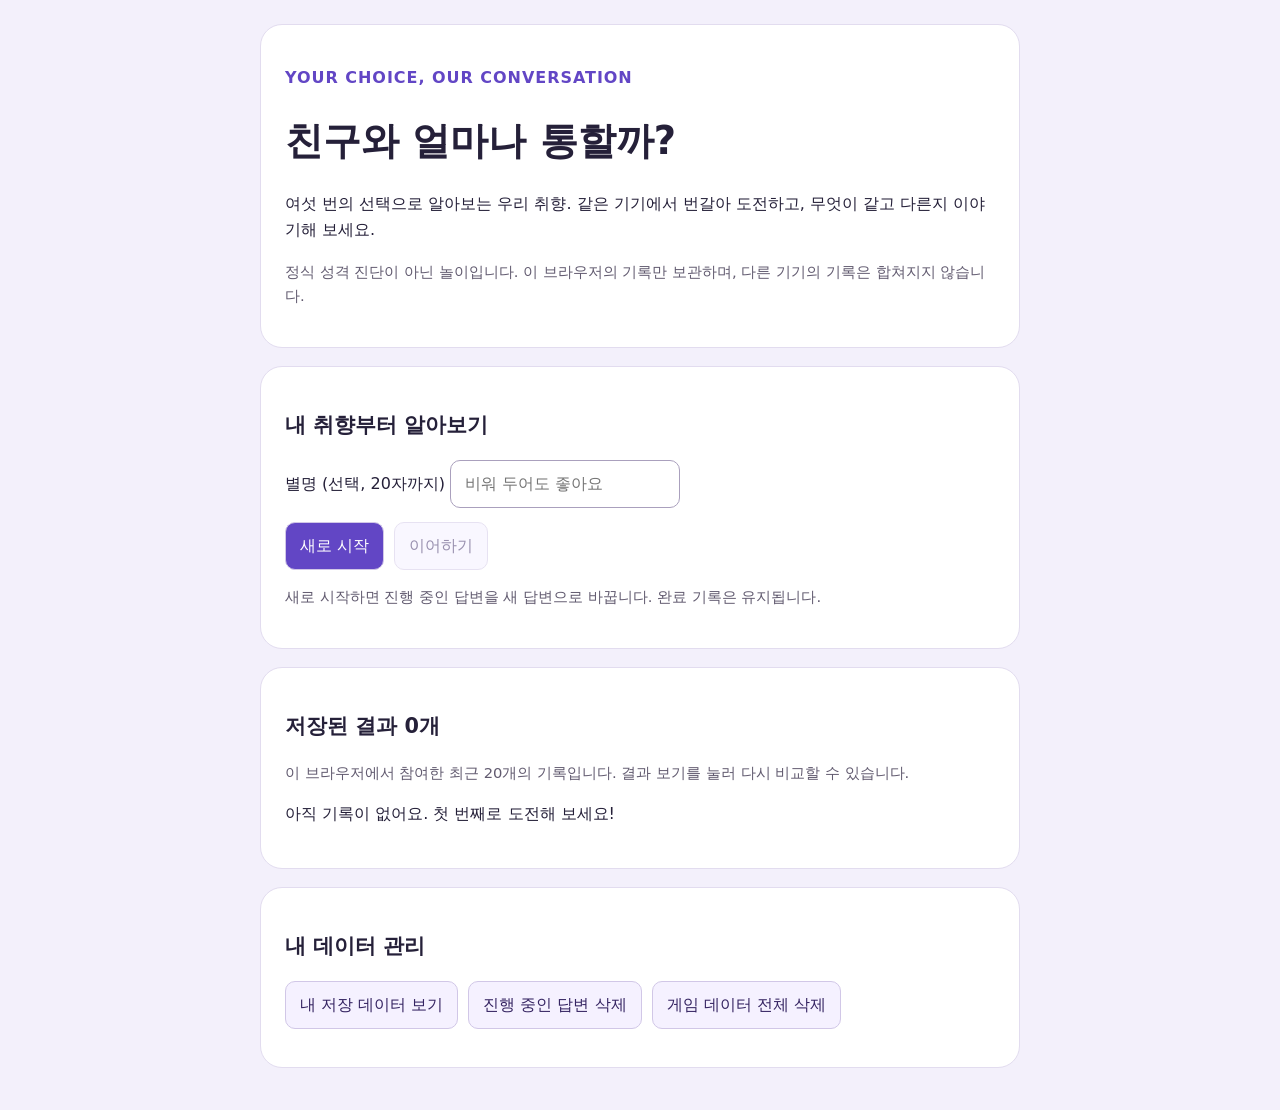
==== week5/index.html @ 1e3b7c0a "week5 기본 코드 추가" ====
<!doctype html>
<html lang="ko">
<head>
<meta charset="utf-8">
<meta name="viewport" content="width=device-width, initial-scale=1">
<title>친구와 얼마나 통할까? · 취향 밸런스 게임</title>
<style>
/* 바꿔 보기 1: 색상, 제목, 카드 모양 */
:root { color-scheme: light; --accent: #6246c5; }
* { box-sizing: border-box; }
body { margin: 0; padding: 24px; background: #f3f0fb; color: #252039; font-family: system-ui, sans-serif; line-height: 1.65; }
main { max-width: 760px; margin: auto; }
section, header { padding: 24px; margin-bottom: 18px; background: white; border: 1px solid #e2dcef; border-radius: 22px; }
h1 { font-size: clamp(1.6rem, 5vw, 2.4rem); line-height: 1.25; }
h2 { font-size: 1.3rem; }
.eyebrow { color: #6246c5; font-weight: 750; letter-spacing: .06em; }
button, input, select { font: inherit; border-radius: 10px; padding: 10px 14px; max-width: 100%; }
button { border: 1px solid #d1c7e7; background: #f5f1ff; color: #352462; cursor: pointer; }
button.primary { background: var(--accent); color: white; }
button:disabled { opacity: .5; cursor: default; }
button:focus-visible, input:focus-visible, select:focus-visible { outline: 3px solid #b76a00; outline-offset: 3px; }
input, select { border: 1px solid #aaa0bd; background: white; color: #252039; }
.actions { display: flex; gap: 10px; flex-wrap: wrap; margin: 14px 0; }
.choices { display: grid; grid-template-columns: 1fr 1fr; gap: 12px; margin: 18px 0; }
.choices button { min-height: 88px; }
.choices button[aria-pressed="true"] { background: #6246c5; color: white; border: 3px solid #352462; }
progress { width: 100%; accent-color: var(--accent); }
.notice { padding: 12px; border-radius: 10px; background: #fff3d6; }
.muted { color: #625b70; font-size: .92rem; }
.record { padding: 16px 0; border-bottom: 1px solid #ded8e8; overflow-wrap: anywhere; }
.record p { margin: 5px 0; }
[hidden] { display: none !important; }
@media (max-width: 480px) { body { padding: 12px; } section, header { padding: 18px; } .choices { grid-template-columns: 1fr; } }
</style>
</head>
<body>
<main>
<header>
  <p class="eyebrow">YOUR CHOICE, OUR CONVERSATION</p>
  <h1>친구와 얼마나 통할까?</h1>
  <p>여섯 번의 선택으로 알아보는 우리 취향. 같은 기기에서 번갈아 도전하고, 무엇이 같고 다른지 이야기해 보세요.</p>
  <p class="muted">정식 성격 진단이 아닌 놀이입니다. 이 브라우저의 기록만 보관하며, 다른 기기의 기록은 합쳐지지 않습니다.</p>
</header>
<p id="notice" class="notice" role="status" hidden></p>
<section id="home">
  <h2>내 취향부터 알아보기</h2>
  <label for="nickname">별명 (선택, 20자까지)</label>
  <input id="nickname" maxlength="20" placeholder="비워 두어도 좋아요">
  <div class="actions">
    <button id="start" class="primary">새로 시작</button>
    <button id="resume" disabled>이어하기</button>
  </div>
  <p class="muted">새로 시작하면 진행 중인 답변을 새 답변으로 바꿉니다. 완료 기록은 유지됩니다.</p>
</section>
<section id="quiz" hidden aria-labelledby="question">
  <p id="step" class="eyebrow"></p>
  <progress id="progress" max="6" value="0" aria-label="답한 문항 수"></progress>
  <h2 id="question" tabindex="-1"></h2>
  <div id="choices" class="choices"></div>
  <div class="actions">
    <button id="previous">이전</button>
    <button id="next" class="primary" disabled>다음</button>
  </div>
</section>
<section id="result" hidden>
  <p class="eyebrow">MY TASTE CARD</p>
  <h2 id="result-title" tabindex="-1"></h2>
  <p id="result-description"></p>
  <p id="result-owner"></p>
  <ul id="result-answers"></ul>
  <label for="friend">이 기록과 비교할 친구</label>
  <select id="friend"><option value="">친구를 선택하세요</option></select>
  <div id="comparison" aria-live="polite"></div>
  <div class="actions"><button id="next-person" class="primary">다음 친구 도전</button></div>
</section>
<section>
  <h2 id="history-count">저장된 결과 0개</h2>
  <p class="muted">이 브라우저에서 참여한 최근 20개의 기록입니다. 결과 보기를 눌러 다시 비교할 수 있습니다.</p>
  <div id="history"></div>
</section>
<section>
  <h2>내 데이터 관리</h2>
  <div class="actions">
    <button id="inspect">내 저장 데이터 보기</button>
    <button id="delete-draft">진행 중인 답변 삭제</button>
    <button id="delete-all">게임 데이터 전체 삭제</button>
  </div>
  <div id="data-view" hidden>
    <h3>진행 중인 답변 · sessionStorage</h3><div id="draft-data"></div>
    <h3>완료 기록 · localStorage</h3><div id="history-data"></div>
  </div>
</section>
</main>
<script>
// 바꿔 보기 2: 질문과 결과. 질문 ID나 선택의 의미를 바꾸면 VERSION도 바꿉니다.
const VERSION = "campus-v1";
const QUESTIONS = [
  { id: "break", title: "공강 두 시간, 어디로 갈까?", choices: ["카페에서 쉬기", "새로운 곳 탐방"] },
  { id: "trip", title: "여행을 떠난다면?", choices: ["일정표대로 차근차근", "마음 가는 대로"] },
  { id: "evening", title: "과제 끝난 저녁에는?", choices: ["혼자 조용히 충전", "친구와 수다"] },
  { id: "food", title: "처음 가 본 식당에서?", choices: ["익숙한 메뉴 선택", "처음 보는 메뉴 도전"] },
  { id: "weekend", title: "주말에 갑자기 시간이 생겼다!", choices: ["좋아하던 영화 다시 보기", "새로운 취미 체험"] },
  { id: "festival", title: "축제를 즐기는 나의 방법은?", choices: ["편한 자리에서 감상", "처음 보는 부스도 참여"] }
];
const RESULTS = {
  calm: { title: "느긋한 충전가", description: "익숙한 즐거움으로 에너지를 채우는 편이군요! 친구의 새로운 선택도 들어보세요." },
  balanced: { title: "유연한 균형가", description: "편안함과 새로움을 모두 즐기는 당신. 오늘의 기분은 어느 쪽인가요?" },
  explorer: { title: "즉흥 탐험가", description: "새로운 경험에 마음이 움직이는군요! 다음에는 친구와 함께 도전해 보세요." }
};
// 바꿔 보기 3: 키 이름을 바꾸면 읽기·쓰기·삭제가 모두 같은 이름을 쓰게 합니다.
const DRAFT_KEY = "week5.balance.draft";
const HISTORY_KEY = "week5.balance.history";
const MAX_HISTORY = 20;
const $ = function (selector) { return document.querySelector(selector); };

// 저장을 못 하는 미리보기에서도 게임은 동작합니다. 영구 저장 성공으로 표시하지 않습니다.
const memory = { sessionStorage: {}, localStorage: {} };
const unsaved = { sessionStorage: new Set(), localStorage: new Set() };
function inform(message) {
  $("#notice").hidden = false;
  $("#notice").textContent = message;
}
function readJSON(area, key, fallback) {
  let raw;
  try {
    raw = window[area].getItem(key);
    // 읽기는 되지만 쓰기가 실패한 경우도 현재 실행의 변경 내용은 유지합니다.
    if (unsaved[area].has(key)) raw = memory[area][key] ?? null;
  } catch (error) {
    inform("저장소를 사용할 수 없어 이번 실행 중에만 기억합니다. 실제 저장·복원은 새 창 또는 배포 페이지에서 확인하세요.");
    raw = memory[area][key] ?? null;
  }
  if (raw === null) return fallback;
  try {
    return JSON.parse(raw);
  } catch (error) {
    inform("저장 데이터의 JSON 형식이 잘못되어 기본값으로 시작합니다.");
    return fallback;
  }
}
function writeJSON(area, key, value) {
  const raw = JSON.stringify(value);
  memory[area][key] = raw;
  try {
    window[area].setItem(key, raw);
    unsaved[area].delete(key);
  } catch (error) {
    unsaved[area].add(key);
    inform("저장하지 못했습니다. 지금 게임은 계속할 수 있지만 새로고침하면 변경 내용이 사라질 수 있습니다.");
  }
}
function removeKey(area, key) {
  delete memory[area][key];
  try {
    window[area].removeItem(key);
    unsaved[area].delete(key);
  } catch (error) {
    unsaved[area].add(key);
    inform("저장소에 접근할 수 없어 실제 삭제를 확인하지 못했습니다. 이번 실행의 화면은 초기화했습니다.");
  }
}
function resultType(answers) {
  // 첫 선택은 0점, 두 번째 선택은 1점. 정확히 절반이면 균형가입니다.
  let score = 0;
  for (const question of QUESTIONS) score += answers[question.id];
  if (score * 2 === QUESTIONS.length) return "balanced";
  if (score * 2 > QUESTIONS.length) return "explorer";
  return "calm";
}
function validAnswers(answers, complete) {
  if (!answers || typeof answers !== "object" || Array.isArray(answers)) return false;
  for (const id of Object.keys(answers)) {
    if (!QUESTIONS.some(function (q) { return q.id === id; })) return false;
    if (answers[id] !== 0 && answers[id] !== 1) return false;
  }
  return !complete || QUESTIONS.every(function (q) { return Object.hasOwn(answers, q.id); });
}
function validBase(value) {
  return value && typeof value === "object" && value.version === VERSION &&
    typeof value.id === "string" && value.id.length > 0 &&
    typeof value.nickname === "string" && value.nickname.length <= 20;
}
function loadDraft() {
  const value = readJSON("sessionStorage", DRAFT_KEY, null);
  if (value === null) return null;
  if (validBase(value) && validAnswers(value.answers, false) &&
      Number.isInteger(value.current) && value.current >= 0 && value.current < QUESTIONS.length) return value;
  inform("임시 답변의 형식 또는 질문 버전이 달라 새로 시작합니다.");
  removeKey("sessionStorage", DRAFT_KEY);
  return null;
}
function loadHistory() {
  const value = readJSON("localStorage", HISTORY_KEY, []);
  if (!Array.isArray(value)) {
    inform("완료 기록은 배열이어야 합니다. 빈 목록으로 복구합니다.");
    return [];
  }
  const valid = value.filter(function (record) {
    return validBase(record) && validAnswers(record.answers, true) &&
      typeof record.completedAt === "string" && Number.isFinite(Date.parse(record.completedAt)) &&
      Object.hasOwn(RESULTS, record.type);
  });
  if (valid.length !== value.length) inform("형식이 잘못되었거나 다른 질문 버전인 기록은 표시·비교에서 제외했습니다.");
  return valid.slice(-MAX_HISTORY);
}
let history = loadHistory();
let draft = loadDraft();
let selectedId = null;
// 완료 기록이 있으면 같은 참여의 임시 답변은 재제출하지 않습니다.
if (draft && history.some(function (record) { return record.id === draft.id; })) {
  draft = null;
  removeKey("sessionStorage", DRAFT_KEY);
}
function saveDraft() { writeJSON("sessionStorage", DRAFT_KEY, draft); }
function makeText(tag, text) {
  const element = document.createElement(tag);
  element.textContent = text;
  return element;
}
function action(label, callback) {
  const button = makeText("button", label);
  button.type = "button";
  button.addEventListener("click", callback);
  return button;
}
function answerSummary(record) {
  const list = document.createElement("ul");
  for (const question of QUESTIONS) {
    const choice = record.answers[question.id];
    const label = choice === undefined ? "아직 선택하지 않음" : question.choices[choice];
    list.append(makeText("li", question.title + " → " + label));
  }
  return list;
}
function goHome() {
  $("#home").hidden = false;
  $("#quiz").hidden = true;
  $("#result").hidden = true;
  selectedId = null;
  $("#comparison").replaceChildren();
  $("#friend").replaceChildren(makeText("option", "친구를 선택하세요"));
  $("#nickname").value = "";
  renderHistory();
}
function renderQuestion() {
  $("#home").hidden = true;
  $("#result").hidden = true;
  $("#quiz").hidden = false;
  const question = QUESTIONS[draft.current];
  $("#step").textContent = (draft.current + 1) + " / " + QUESTIONS.length;
  $("#progress").max = QUESTIONS.length;
  $("#progress").value = Object.keys(draft.answers).length;
  $("#question").textContent = question.title;
  $("#choices").replaceChildren();
  question.choices.forEach(function (label, index) {
    const button = action(label, function () {
      draft.answers[question.id] = index;
      saveDraft();
      renderQuestion();
      $("#choices").children[index].focus();
      renderData();
    });
    button.setAttribute("aria-pressed", String(draft.answers[question.id] === index));
    $("#choices").append(button);
  });
  $("#previous").disabled = draft.current === 0;
  $("#next").disabled = draft.answers[question.id] === undefined;
  $("#next").textContent = draft.current === QUESTIONS.length - 1 ? "결과 완성" : "다음";
}
function finish() {
  if (!draft || !validAnswers(draft.answers, true)) return;
  // 다시 읽어서 다른 탭이 저장한 최근 기록도 반영합니다.
  history = loadHistory();
  const record = { id: draft.id, version: VERSION, nickname: draft.nickname,
    answers: { ...draft.answers }, type: resultType(draft.answers), completedAt: new Date().toISOString() };
  if (!history.some(function (item) { return item.id === record.id; })) {
    history.push(record);
    history = history.slice(-MAX_HISTORY);
    writeJSON("localStorage", HISTORY_KEY, history);
  }
  draft = null;
  removeKey("sessionStorage", DRAFT_KEY);
  renderHistory();
  showResult(record.id);
}
function showResult(id) {
  const record = history.find(function (item) { return item.id === id; });
  if (!record) { goHome(); return; }
  selectedId = id;
  $("#home").hidden = true;
  $("#quiz").hidden = true;
  $("#result").hidden = false;
  $("#result-title").textContent = RESULTS[record.type].title;
  $("#result-description").textContent = RESULTS[record.type].description;
  $("#result-owner").textContent = record.nickname + "의 선택 · " + new Date(record.completedAt).toLocaleString("ko-KR");
  $("#result-answers").replaceChildren(...answerSummary(record).children);
  $("#friend").replaceChildren();
  const empty = makeText("option", "친구를 선택하세요");
  empty.value = "";
  $("#friend").append(empty);
  for (const friend of history) {
    if (friend.id === id) continue;
    const option = makeText("option", friend.nickname + " · " + new Date(friend.completedAt).toLocaleTimeString("ko-KR"));
    option.value = friend.id;
    $("#friend").append(option);
  }
  $("#comparison").replaceChildren();
  $("#result-title").focus();
}
function renderData() {
  if ($("#data-view").hidden) return;
  const draftBox = $("#draft-data");
  draftBox.replaceChildren();
  if (!draft) draftBox.append(makeText("p", "진행 중인 답변이 없습니다."));
  else {
    draftBox.append(makeText("p", draft.nickname + " · 현재 " + (draft.current + 1) + "번 문항"), answerSummary(draft));
  }
  const box = $("#history-data");
  box.replaceChildren();
  if (history.length === 0) box.append(makeText("p", "완료 기록이 없습니다."));
  for (const record of history) {
    const card = makeText("div", "");
    card.className = "record";
    card.append(makeText("p", record.nickname + " · " + RESULTS[record.type].title + " · " +
      new Date(record.completedAt).toLocaleString("ko-KR")), answerSummary(record));
    card.append(action("이 기록 삭제", function () { deleteRecord(record.id); }));
    box.append(card);
  }
}
function renderHistory() {
  $("#history-count").textContent = "저장된 결과 " + history.length + "개";
  $("#resume").disabled = draft === null;
  const box = $("#history");
  box.replaceChildren();
  if (history.length === 0) box.append(makeText("p", "아직 기록이 없어요. 첫 번째로 도전해 보세요!"));
  for (const record of [...history].reverse()) {
    const card = makeText("div", "");
    card.className = "record";
    card.append(makeText("p", record.nickname + " · " + RESULTS[record.type].title));
    const buttons = makeText("div", "");
    buttons.className = "actions";
    buttons.append(action("결과 보기", function () { showResult(record.id); }),
      action("이 기록 삭제", function () { deleteRecord(record.id); }));
    card.append(buttons);
    box.append(card);
  }
  renderData();
}
function deleteRecord(id) {
  history = loadHistory().filter(function (record) { return record.id !== id; });
  writeJSON("localStorage", HISTORY_KEY, history);
  if (selectedId === id) goHome();
  else if (selectedId) showResult(selectedId);
  renderHistory();
}
$("#start").addEventListener("click", function () {
  const nickname = $("#nickname").value.trim().slice(0, 20) || "참가자 " + (history.length + 1);
  draft = { id: crypto.randomUUID(), version: VERSION, nickname: nickname, current: 0, answers: {} };
  saveDraft();
  renderHistory();
  renderQuestion();
  $("#question").focus();
});
$("#resume").addEventListener("click", function () { if (draft) renderQuestion(); });
$("#previous").addEventListener("click", function () {
  if (!draft || draft.current === 0) return;
  draft.current -= 1; saveDraft(); renderQuestion(); renderData(); $("#question").focus();
});
$("#next").addEventListener("click", function () {
  if (!draft || draft.answers[QUESTIONS[draft.current].id] === undefined) return;
  if (draft.current === QUESTIONS.length - 1) { finish(); return; }
  draft.current += 1; saveDraft(); renderQuestion(); renderData(); $("#question").focus();
});
$("#friend").addEventListener("change", function () {
  const me = history.find(function (record) { return record.id === selectedId; });
  const friend = history.find(function (record) { return record.id === $("#friend").value; });
  const box = $("#comparison");
  box.replaceChildren();
  if (!me || !friend) return;
  let same = 0;
  const list = document.createElement("ul");
  for (const question of QUESTIONS) {
    const matches = me.answers[question.id] === friend.answers[question.id];
    if (matches) same += 1;
    list.append(makeText("li", (matches ? "같아요 · " : "달라요 · ") + question.title + " : " +
      question.choices[me.answers[question.id]] + " / " + question.choices[friend.answers[question.id]]));
  }
  box.append(makeText("p", QUESTIONS.length + "개 중 " + same + "개 일치"), list);
});
function deleteDraft() {
  draft = null;
  removeKey("sessionStorage", DRAFT_KEY);
  goHome();
}
$("#next-person").addEventListener("click", deleteDraft);
$("#delete-draft").addEventListener("click", deleteDraft);
$("#delete-all").addEventListener("click", function () {
  draft = null; history = [];
  removeKey("sessionStorage", DRAFT_KEY);
  removeKey("localStorage", HISTORY_KEY);
  goHome();
});
$("#inspect").addEventListener("click", function () {
  history = loadHistory(); draft = loadDraft();
  $("#data-view").hidden = false;
  if (selectedId) showResult(selectedId);
  else if (!$("#quiz").hidden) {
    if (draft) renderQuestion(); else goHome();
  }
  renderHistory();
});
renderHistory();
</script>
</body>
</html>
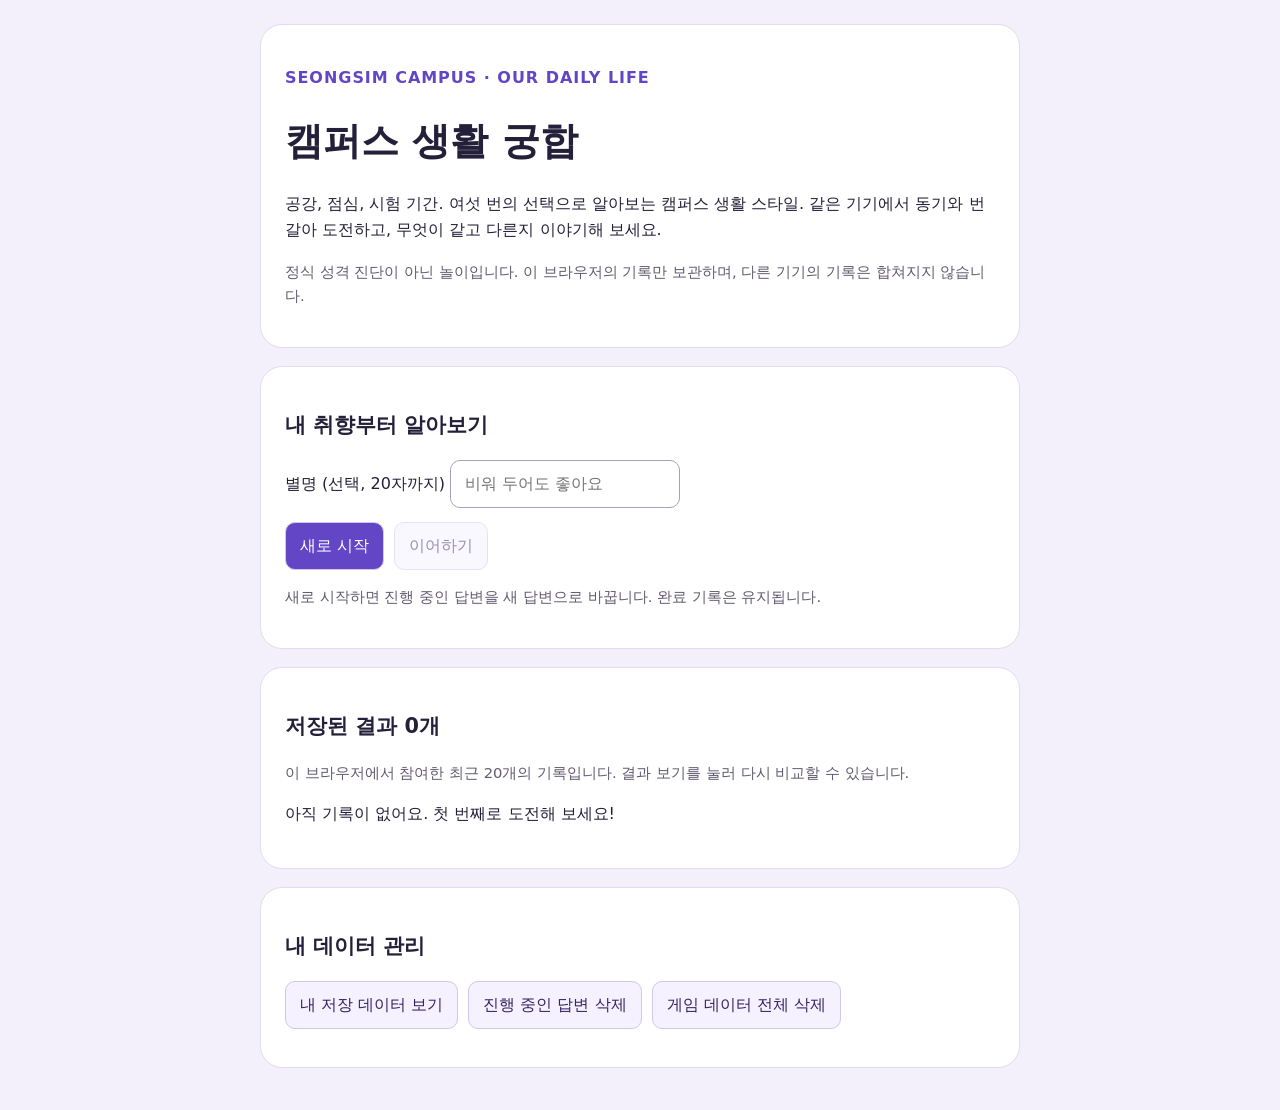
==== commit cf722ce6: "week5 캠퍼스 생활 궁합으로 질문·결과 변경, 추천 공강 코스 추가" ====
--- a/week5/index.html
+++ b/week5/index.html
@@ -3,7 +3,7 @@
 <head>
 <meta charset="utf-8">
 <meta name="viewport" content="width=device-width, initial-scale=1">
-<title>친구와 얼마나 통할까? · 취향 밸런스 게임</title>
+<title>우리 캠퍼스 생활 궁합 · 취향 밸런스 게임</title>
 <style>
 /* 바꿔 보기 1: 색상, 제목, 카드 모양 */
 :root { color-scheme: light; --accent: #6246c5; }
@@ -36,9 +36,9 @@
 <body>
 <main>
 <header>
-  <p class="eyebrow">YOUR CHOICE, OUR CONVERSATION</p>
-  <h1>친구와 얼마나 통할까?</h1>
-  <p>여섯 번의 선택으로 알아보는 우리 취향. 같은 기기에서 번갈아 도전하고, 무엇이 같고 다른지 이야기해 보세요.</p>
+  <p class="eyebrow">SEONGSIM CAMPUS · OUR DAILY LIFE</p>
+  <h1>캠퍼스 생활 궁합</h1>
+  <p>공강, 점심, 시험 기간. 여섯 번의 선택으로 알아보는 캠퍼스 생활 스타일. 같은 기기에서 동기와 번갈아 도전하고, 무엇이 같고 다른지 이야기해 보세요.</p>
   <p class="muted">정식 성격 진단이 아닌 놀이입니다. 이 브라우저의 기록만 보관하며, 다른 기기의 기록은 합쳐지지 않습니다.</p>
 </header>
 <p id="notice" class="notice" role="status" hidden></p>
@@ -66,6 +66,7 @@
   <p class="eyebrow">MY TASTE CARD</p>
   <h2 id="result-title" tabindex="-1"></h2>
   <p id="result-description"></p>
+  <p id="result-course" class="notice"></p>
   <p id="result-owner"></p>
   <ul id="result-answers"></ul>
   <label for="friend">이 기록과 비교할 친구</label>
@@ -93,19 +94,25 @@
 </main>
 <script>
 // 바꿔 보기 2: 질문과 결과. 질문 ID나 선택의 의미를 바꾸면 VERSION도 바꿉니다.
-const VERSION = "campus-v1";
+const VERSION = "campus-life-v1";
 const QUESTIONS = [
-  { id: "break", title: "공강 두 시간, 어디로 갈까?", choices: ["카페에서 쉬기", "새로운 곳 탐방"] },
-  { id: "trip", title: "여행을 떠난다면?", choices: ["일정표대로 차근차근", "마음 가는 대로"] },
-  { id: "evening", title: "과제 끝난 저녁에는?", choices: ["혼자 조용히 충전", "친구와 수다"] },
-  { id: "food", title: "처음 가 본 식당에서?", choices: ["익숙한 메뉴 선택", "처음 보는 메뉴 도전"] },
-  { id: "weekend", title: "주말에 갑자기 시간이 생겼다!", choices: ["좋아하던 영화 다시 보기", "새로운 취미 체험"] },
-  { id: "festival", title: "축제를 즐기는 나의 방법은?", choices: ["편한 자리에서 감상", "처음 보는 부스도 참여"] }
+  { id: "gap", title: "공강 2시간이 생겼다!", choices: ["중앙도서관 열람실에서 쉬기", "운동장 한 바퀴 산책"] },
+  { id: "lunch", title: "오늘 점심은?", choices: ["늘 먹던 학식 메뉴", "안 가 본 교문 앞 식당"] },
+  { id: "rain", title: "비 오는 날, 수업 사이 쉬는 시간", choices: ["창가 자리에서 멍 때리기", "친구들 모아 카페로 이동"] },
+  { id: "exam", title: "시험 기간 나의 공부 스타일은?", choices: ["혼자 조용히 집중", "스터디 모임에서 같이"] },
+  { id: "club", title: "동아리를 하나 고른다면?", choices: ["차분한 독서·사진 동아리", "땀 흘리는 운동 동아리"] },
+  { id: "fest", title: "축제 날 나의 위치는?", choices: ["멀리서 공연 감상", "부스 먹거리 투어"] }
 ];
 const RESULTS = {
-  calm: { title: "느긋한 충전가", description: "익숙한 즐거움으로 에너지를 채우는 편이군요! 친구의 새로운 선택도 들어보세요." },
-  balanced: { title: "유연한 균형가", description: "편안함과 새로움을 모두 즐기는 당신. 오늘의 기분은 어느 쪽인가요?" },
-  explorer: { title: "즉흥 탐험가", description: "새로운 경험에 마음이 움직이는군요! 다음에는 친구와 함께 도전해 보세요." }
+  calm: { title: "조용한 도서관파",
+    description: "익숙하고 조용한 곳에서 에너지를 채우는 편이군요! 가끔은 동기의 활발한 선택도 따라가 보세요.",
+    course: "추천 공강 코스: 중앙도서관 창가 자리 → 채플 앞 벤치에서 잠깐 산책" },
+  balanced: { title: "여유로운 채플파",
+    description: "쉴 때와 움직일 때를 잘 아는 당신. 오늘은 어느 쪽 기분인가요?",
+    course: "추천 공강 코스: 채플 앞 벤치에서 쉬다가 → 운동장 가장자리 산책" },
+  explorer: { title: "활기찬 운동장파",
+    description: "새롭고 활발한 경험에 마음이 움직이는군요! 다음엔 동기를 끌고 함께 도전해 보세요.",
+    course: "추천 공강 코스: 운동장 한 바퀴 → 안 가 본 교문 앞 맛집 탐방" }
 };
 // 바꿔 보기 3: 키 이름을 바꾸면 읽기·쓰기·삭제가 모두 같은 이름을 쓰게 합니다.
 const DRAFT_KEY = "week5.balance.draft";
@@ -292,6 +299,7 @@
   $("#result").hidden = false;
   $("#result-title").textContent = RESULTS[record.type].title;
   $("#result-description").textContent = RESULTS[record.type].description;
+  $("#result-course").textContent = RESULTS[record.type].course;
   $("#result-owner").textContent = record.nickname + "의 선택 · " + new Date(record.completedAt).toLocaleString("ko-KR");
   $("#result-answers").replaceChildren(...answerSummary(record).children);
   $("#friend").replaceChildren();
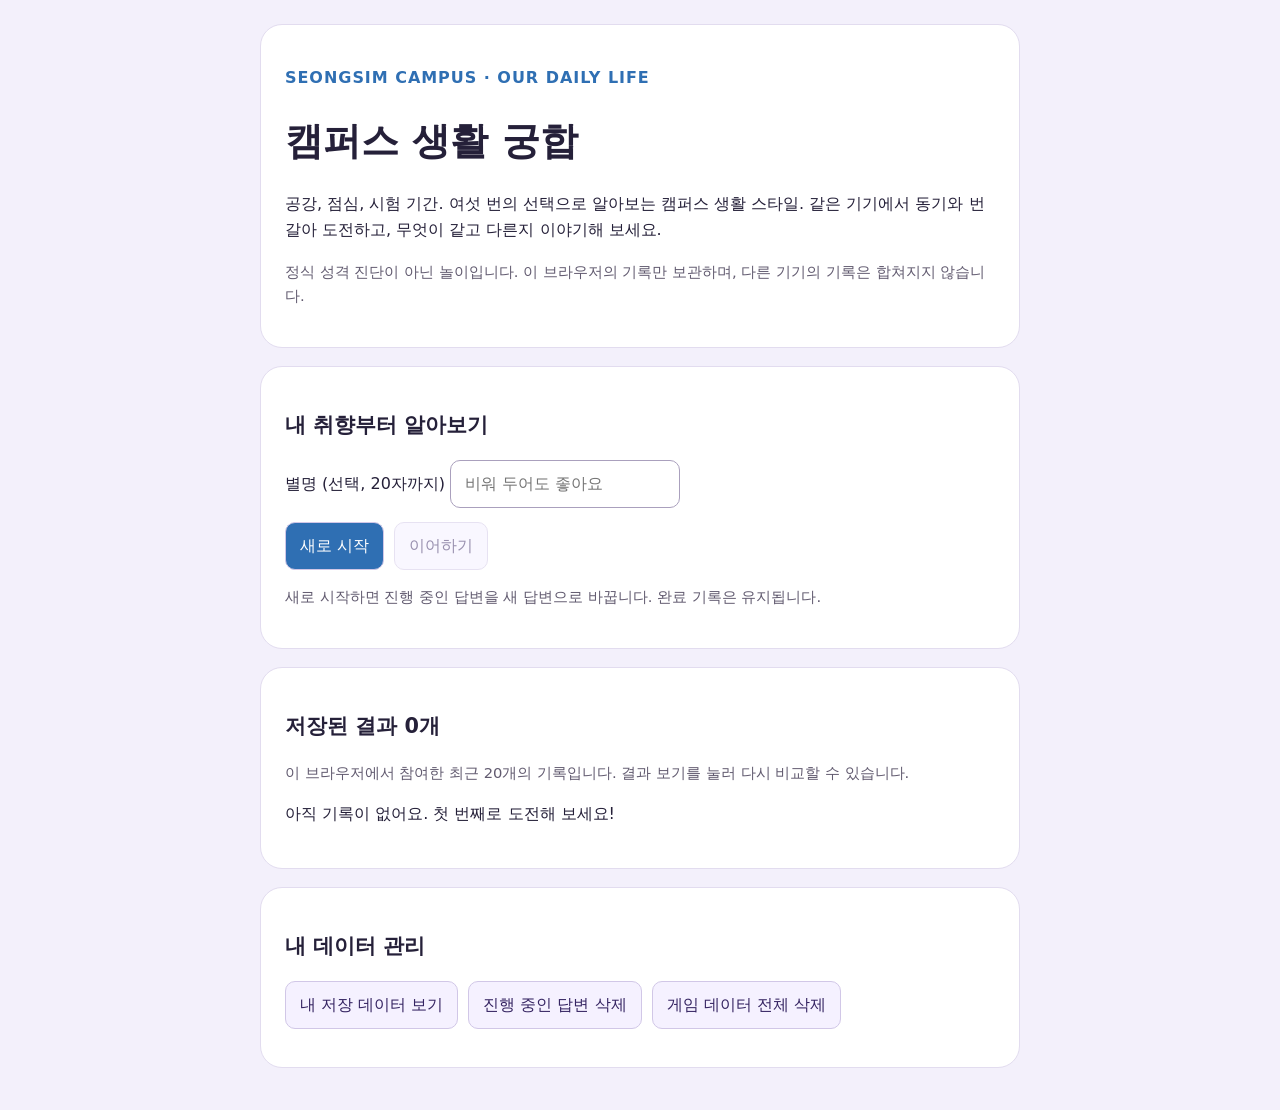
==== commit 3e7e94b0: "week5 수정" ====
--- a/week5/index.html
+++ b/week5/index.html
@@ -6,14 +6,14 @@
 <title>우리 캠퍼스 생활 궁합 · 취향 밸런스 게임</title>
 <style>
 /* 바꿔 보기 1: 색상, 제목, 카드 모양 */
-:root { color-scheme: light; --accent: #6246c5; }
+:root { color-scheme: light; --accent: #2f6fb3; }
 * { box-sizing: border-box; }
 body { margin: 0; padding: 24px; background: #f3f0fb; color: #252039; font-family: system-ui, sans-serif; line-height: 1.65; }
 main { max-width: 760px; margin: auto; }
 section, header { padding: 24px; margin-bottom: 18px; background: white; border: 1px solid #e2dcef; border-radius: 22px; }
 h1 { font-size: clamp(1.6rem, 5vw, 2.4rem); line-height: 1.25; }
 h2 { font-size: 1.3rem; }
-.eyebrow { color: #6246c5; font-weight: 750; letter-spacing: .06em; }
+.eyebrow { color: var(--accent); font-weight: 750; letter-spacing: .06em; }
 button, input, select { font: inherit; border-radius: 10px; padding: 10px 14px; max-width: 100%; }
 button { border: 1px solid #d1c7e7; background: #f5f1ff; color: #352462; cursor: pointer; }
 button.primary { background: var(--accent); color: white; }
@@ -23,7 +23,7 @@
 .actions { display: flex; gap: 10px; flex-wrap: wrap; margin: 14px 0; }
 .choices { display: grid; grid-template-columns: 1fr 1fr; gap: 12px; margin: 18px 0; }
 .choices button { min-height: 88px; }
-.choices button[aria-pressed="true"] { background: #6246c5; color: white; border: 3px solid #352462; }
+.choices button[aria-pressed="true"] { background: var(--accent); color: white; border: 3px solid #1d3f66; }
 progress { width: 100%; accent-color: var(--accent); }
 .notice { padding: 12px; border-radius: 10px; background: #fff3d6; }
 .muted { color: #625b70; font-size: .92rem; }
@@ -96,19 +96,19 @@
 // 바꿔 보기 2: 질문과 결과. 질문 ID나 선택의 의미를 바꾸면 VERSION도 바꿉니다.
 const VERSION = "campus-life-v1";
 const QUESTIONS = [
-  { id: "gap", title: "공강 2시간이 생겼다!", choices: ["중앙도서관 열람실에서 쉬기", "운동장 한 바퀴 산책"] },
+  { id: "gap", title: "수업 사이에 공간이 있다", choices: ["중앙도서관 열람실에서 쉬기", "운동장 한 바퀴 산책"] },
   { id: "lunch", title: "오늘 점심은?", choices: ["늘 먹던 학식 메뉴", "안 가 본 교문 앞 식당"] },
-  { id: "rain", title: "비 오는 날, 수업 사이 쉬는 시간", choices: ["창가 자리에서 멍 때리기", "친구들 모아 카페로 이동"] },
+  { id: "rain", title: "수업 사이 쉬는 시간", choices: ["엎드려 휴식", "친구들과 대화"] },
   { id: "exam", title: "시험 기간 나의 공부 스타일은?", choices: ["혼자 조용히 집중", "스터디 모임에서 같이"] },
-  { id: "club", title: "동아리를 하나 고른다면?", choices: ["차분한 독서·사진 동아리", "땀 흘리는 운동 동아리"] },
+  { id: "club", title: "동아리를 하나 고른다면?", choices: ["독서·사진 동아리", "땀 흘리는 운동 동아리"] },
   { id: "fest", title: "축제 날 나의 위치는?", choices: ["멀리서 공연 감상", "부스 먹거리 투어"] }
 ];
 const RESULTS = {
   calm: { title: "조용한 도서관파",
-    description: "익숙하고 조용한 곳에서 에너지를 채우는 편이군요! 가끔은 동기의 활발한 선택도 따라가 보세요.",
+    description: "익숙하고 조용한 곳에서 에너지를 채우는 편이군요!",
     course: "추천 공강 코스: 중앙도서관 창가 자리 → 채플 앞 벤치에서 잠깐 산책" },
   balanced: { title: "여유로운 채플파",
-    description: "쉴 때와 움직일 때를 잘 아는 당신. 오늘은 어느 쪽 기분인가요?",
+    description: "쉴 때와 움직일 때를 잘 아시는군요!",
     course: "추천 공강 코스: 채플 앞 벤치에서 쉬다가 → 운동장 가장자리 산책" },
   explorer: { title: "활기찬 운동장파",
     description: "새롭고 활발한 경험에 마음이 움직이는군요! 다음엔 동기를 끌고 함께 도전해 보세요.",
